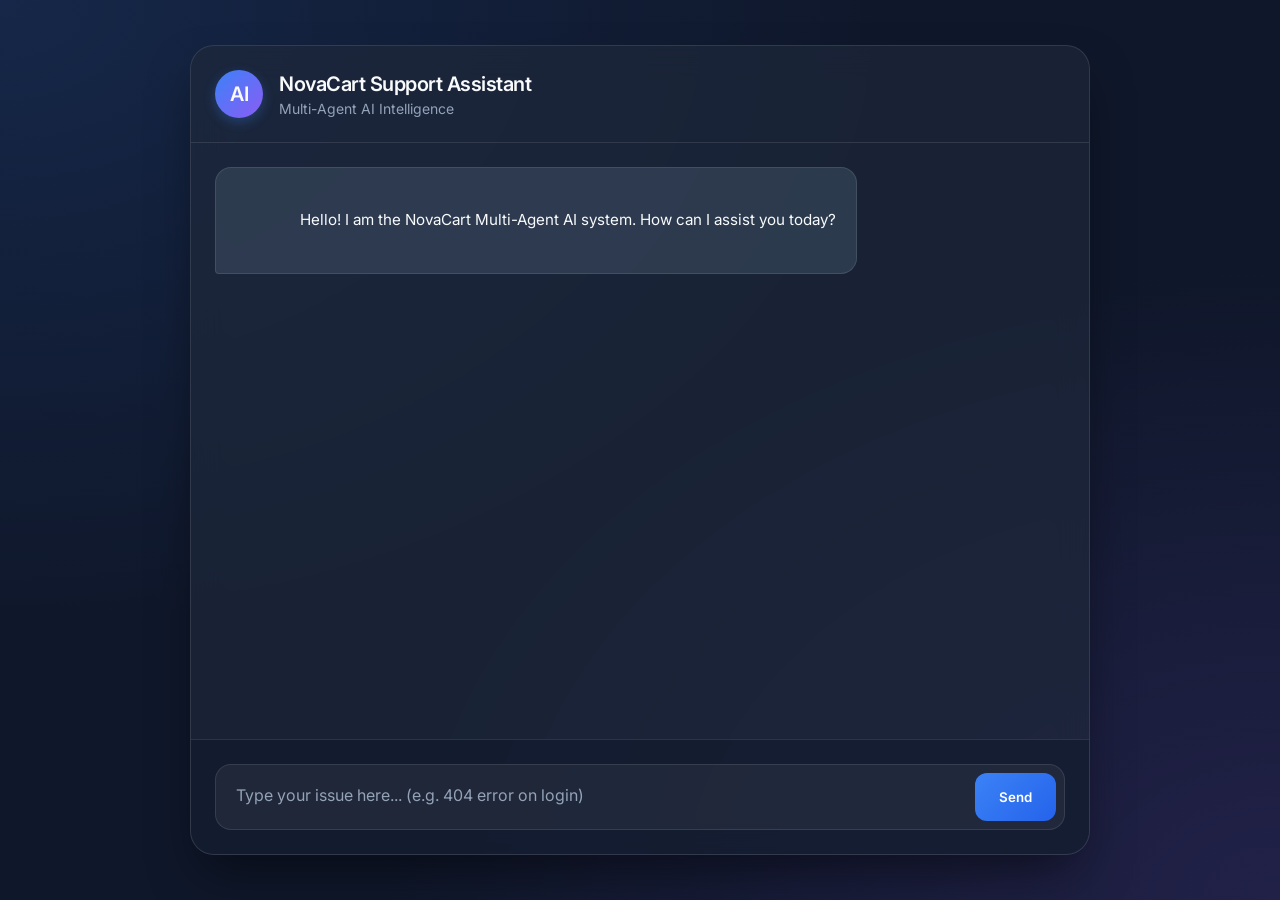
==== frontend/index.html @ 2b113eb2 "feat: ai agents set up, basic chat ui created" ====
<!DOCTYPE html>
<html lang="en">
<head>
    <meta charset="UTF-8">
    <meta name="viewport" content="width=device-width, initial-scale=1.0">
    <title>NovaCart AI Support</title>
    <link href="https://fonts.googleapis.com/css2?family=Inter:wght@300;400;500;600&display=swap" rel="stylesheet">
    <style>
        :root {
            --bg-color: #0f172a;
            --chat-bg: rgba(30, 41, 59, 0.7);
            --user-msg: #3b82f6;
            --ai-msg: rgba(51, 65, 85, 0.8);
            --text-main: #f8fafc;
            --text-muted: #94a3b8;
            --border-color: rgba(255, 255, 255, 0.1);
        }
        
        * {
            box-sizing: border-box;
            margin: 0;
            padding: 0;
            font-family: 'Inter', sans-serif;
        }

        body {
            background-color: var(--bg-color);
            background-image: 
                radial-gradient(at 0% 0%, rgba(59, 130, 246, 0.15) 0px, transparent 50%),
                radial-gradient(at 100% 100%, rgba(139, 92, 246, 0.15) 0px, transparent 50%);
            color: var(--text-main);
            height: 100vh;
            display: flex;
            justify-content: center;
            align-items: center;
        }

        .chat-container {
            width: 100%;
            max-width: 900px;
            height: 90vh;
            background: var(--chat-bg);
            backdrop-filter: blur(16px);
            -webkit-backdrop-filter: blur(16px);
            border: 1px solid var(--border-color);
            border-radius: 24px;
            display: flex;
            flex-direction: column;
            overflow: hidden;
            box-shadow: 0 25px 50px -12px rgba(0, 0, 0, 0.5);
        }

        .chat-header {
            padding: 24px;
            border-bottom: 1px solid var(--border-color);
            display: flex;
            align-items: center;
            gap: 16px;
        }

        .avatar {
            width: 48px;
            height: 48px;
            background: linear-gradient(135deg, #3b82f6, #8b5cf6);
            border-radius: 50%;
            display: flex;
            align-items: center;
            justify-content: center;
            font-weight: 600;
            font-size: 20px;
            box-shadow: 0 4px 12px rgba(59, 130, 246, 0.3);
        }

        .header-info h1 {
            font-size: 1.25rem;
            font-weight: 600;
            letter-spacing: -0.025em;
        }

        .header-info p {
            font-size: 0.875rem;
            color: var(--text-muted);
            margin-top: 4px;
        }

        .chat-messages {
            flex: 1;
            padding: 24px;
            overflow-y: auto;
            display: flex;
            flex-direction: column;
            gap: 20px;
            scroll-behavior: smooth;
        }

        /* Scrollbar Styling */
        .chat-messages::-webkit-scrollbar {
            width: 8px;
        }
        .chat-messages::-webkit-scrollbar-track {
            background: transparent;
        }
        .chat-messages::-webkit-scrollbar-thumb {
            background: rgba(255, 255, 255, 0.1);
            border-radius: 4px;
        }

        .message {
            max-width: 80%;
            padding: 16px 20px;
            border-radius: 16px;
            font-size: 0.95rem;
            line-height: 1.6;
            animation: slideIn 0.3s cubic-bezier(0.2, 0.8, 0.2, 1);
            white-space: pre-wrap;
        }

        @keyframes slideIn {
            from { opacity: 0; transform: translateY(10px); }
            to { opacity: 1; transform: translateY(0); }
        }

        .user-message {
            align-self: flex-end;
            background: var(--user-msg);
            border-bottom-right-radius: 4px;
            box-shadow: 0 4px 12px rgba(59, 130, 246, 0.2);
        }

        .ai-message {
            align-self: flex-start;
            background: var(--ai-msg);
            border: 1px solid var(--border-color);
            border-bottom-left-radius: 4px;
        }

        .input-area {
            padding: 24px;
            background: rgba(15, 23, 42, 0.5);
            border-top: 1px solid var(--border-color);
        }

        .input-container {
            display: flex;
            gap: 12px;
            background: rgba(255, 255, 255, 0.05);
            padding: 8px;
            border-radius: 16px;
            border: 1px solid var(--border-color);
            transition: all 0.3s ease;
        }

        .input-container:focus-within {
            background: rgba(255, 255, 255, 0.08);
            border-color: rgba(255, 255, 255, 0.2);
            box-shadow: 0 0 0 2px rgba(59, 130, 246, 0.2);
        }

        textarea {
            flex: 1;
            background: transparent;
            border: none;
            color: var(--text-main);
            font-size: 1rem;
            padding: 12px;
            resize: none;
            height: 48px;
            font-family: inherit;
        }

        textarea:focus {
            outline: none;
        }
        
        textarea::placeholder {
            color: var(--text-muted);
        }

        .send-btn {
            background: linear-gradient(135deg, #3b82f6, #2563eb);
            color: white;
            border: none;
            border-radius: 12px;
            padding: 0 24px;
            font-weight: 600;
            cursor: pointer;
            transition: all 0.2s ease;
            display: flex;
            align-items: center;
            justify-content: center;
        }

        .send-btn:hover {
            transform: translateY(-1px);
            box-shadow: 0 4px 12px rgba(59, 130, 246, 0.4);
        }

        .send-btn:active {
            transform: translateY(1px);
        }

        .send-btn:disabled {
            background: var(--text-muted);
            cursor: not-allowed;
            transform: none;
            box-shadow: none;
        }

        .typing-indicator {
            display: none;
            align-self: flex-start;
            background: var(--ai-msg);
            padding: 16px 20px;
            border-radius: 16px;
            border-bottom-left-radius: 4px;
            border: 1px solid var(--border-color);
            gap: 6px;
            align-items: center;
        }

        .dot {
            width: 8px;
            height: 8px;
            background: var(--text-muted);
            border-radius: 50%;
            animation: bounce 1.4s infinite ease-in-out both;
        }

        .dot:nth-child(1) { animation-delay: -0.32s; }
        .dot:nth-child(2) { animation-delay: -0.16s; }

        @keyframes bounce {
            0%, 80%, 100% { transform: scale(0); }
            40% { transform: scale(1); }
        }
    </style>
</head>
<body>

    <div class="chat-container">
        <header class="chat-header">
            <div class="avatar">AI</div>
            <div class="header-info">
                <h1>NovaCart Support Assistant</h1>
                <p>Multi-Agent AI Intelligence</p>
            </div>
        </header>

        <div class="chat-messages" id="chat-messages">
            <div class="message ai-message">
                Hello! I am the NovaCart Multi-Agent AI system. How can I assist you today?
            </div>
            <!-- Messages go here -->
            <div class="typing-indicator" id="typing-indicator">
                <div class="dot"></div>
                <div class="dot"></div>
                <div class="dot"></div>
            </div>
        </div>

        <div class="input-area">
            <div class="input-container">
                <textarea id="user-input" placeholder="Type your issue here... (e.g. 404 error on login)" onkeydown="handleKeyDown(event)"></textarea>
                <button class="send-btn" id="send-btn" onclick="sendMessage()">Send</button>
            </div>
        </div>
    </div>

    <script>
        const chatMessages = document.getElementById('chat-messages');
        const userInput = document.getElementById('user-input');
        const sendBtn = document.getElementById('send-btn');
        const typingIndicator = document.getElementById('typing-indicator');

        function handleKeyDown(event) {
            if (event.key === 'Enter' && !event.shiftKey) {
                event.preventDefault();
                sendMessage();
            }
        }

        function appendMessage(text, sender) {
            const msgDiv = document.createElement('div');
            msgDiv.className = `message ${sender}-message`;
            msgDiv.textContent = text;
            // Insert before typing indicator
            chatMessages.insertBefore(msgDiv, typingIndicator);
            scrollToBottom();
        }

        function scrollToBottom() {
            chatMessages.scrollTop = chatMessages.scrollHeight;
        }

        async function sendMessage() {
            const query = userInput.value.trim();
            if (!query) return;

            // 1. Add user message to UI
            appendMessage(query, 'user');
            userInput.value = '';
            
            // 2. Show typing and disable button
            typingIndicator.style.display = 'flex';
            sendBtn.disabled = true;
            scrollToBottom();

            // 3. Send Request
            try {
                const response = await fetch('/agent/chat', {
                    method: 'POST',
                    headers: { 'Content-Type': 'application/json' },
                    body: JSON.stringify({ query: query })
                });
                
                if (!response.ok) {
                    throw new Error('Network response was not ok');
                }
                
                const data = await response.json();
                
                // Hide typing
                typingIndicator.style.display = 'none';
                
                // Show AI Response
                appendMessage(data.response, 'ai');
                
            } catch (error) {
                typingIndicator.style.display = 'none';
                appendMessage("Sorry, I encountered a system error while processing your request.", 'ai');
                console.error('Error:', error);
            } finally {
                sendBtn.disabled = false;
                userInput.focus();
            }
        }
    </script>
</body>
</html>
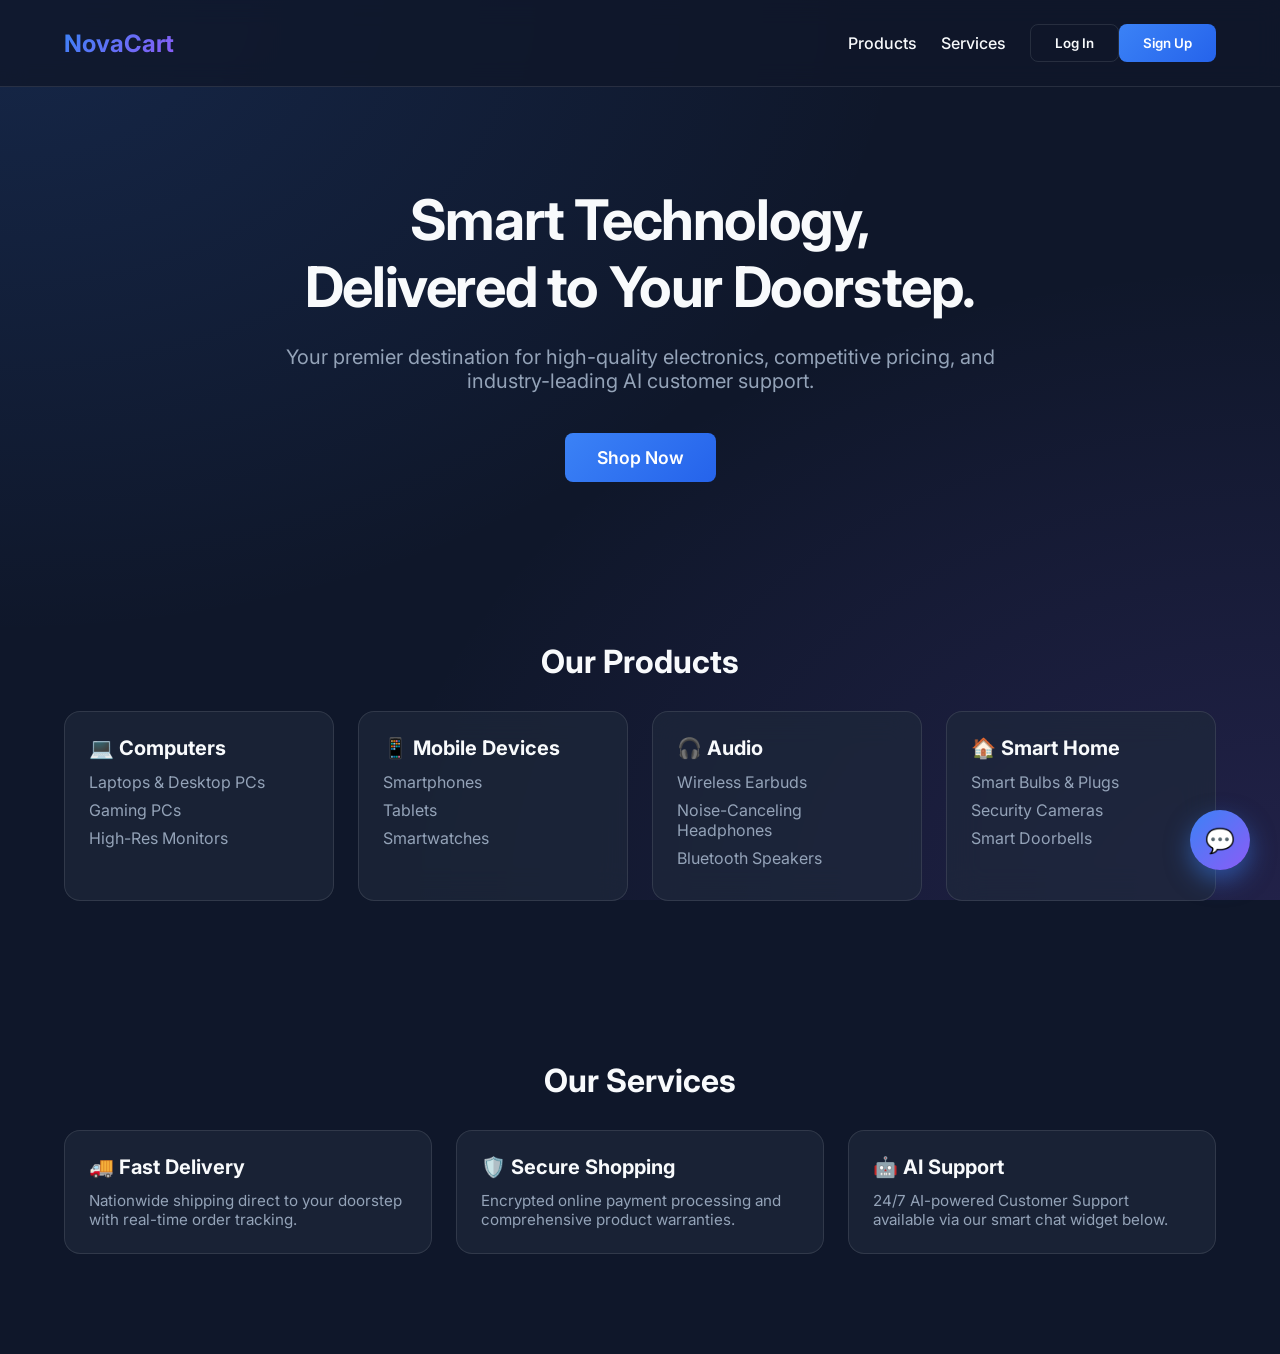
==== commit 88ed0123: "feat: Analytics System (Backend) added" ====
--- a/frontend/index.html
+++ b/frontend/index.html
@@ -3,337 +3,483 @@
 <head>
     <meta charset="UTF-8">
     <meta name="viewport" content="width=device-width, initial-scale=1.0">
-    <title>NovaCart AI Support</title>
-    <link href="https://fonts.googleapis.com/css2?family=Inter:wght@300;400;500;600&display=swap" rel="stylesheet">
+    <title>NovaCart Electronics</title>
+    <link href="https://fonts.googleapis.com/css2?family=Inter:wght@300;400;500;600;700&display=swap" rel="stylesheet">
     <style>
         :root {
             --bg-color: #0f172a;
-            --chat-bg: rgba(30, 41, 59, 0.7);
-            --user-msg: #3b82f6;
-            --ai-msg: rgba(51, 65, 85, 0.8);
+            --surface-color: rgba(30, 41, 59, 0.7);
+            --primary: #3b82f6;
+            --primary-hover: #2563eb;
+            --secondary: #8b5cf6;
             --text-main: #f8fafc;
             --text-muted: #94a3b8;
             --border-color: rgba(255, 255, 255, 0.1);
+            --danger: #ef4444;
         }
         
-        * {
-            box-sizing: border-box;
-            margin: 0;
-            padding: 0;
-            font-family: 'Inter', sans-serif;
-        }
-
+        * { box-sizing: border-box; margin: 0; padding: 0; font-family: 'Inter', sans-serif; }
+        
         body {
             background-color: var(--bg-color);
             background-image: 
                 radial-gradient(at 0% 0%, rgba(59, 130, 246, 0.15) 0px, transparent 50%),
                 radial-gradient(at 100% 100%, rgba(139, 92, 246, 0.15) 0px, transparent 50%);
+            background-attachment: fixed;
             color: var(--text-main);
-            height: 100vh;
+            min-height: 100vh;
+        }
+
+        /* Navbar */
+        nav {
             display: flex;
-            justify-content: center;
+            justify-content: space-between;
             align-items: center;
-        }
-
-        .chat-container {
-            width: 100%;
-            max-width: 900px;
-            height: 90vh;
-            background: var(--chat-bg);
-            backdrop-filter: blur(16px);
-            -webkit-backdrop-filter: blur(16px);
-            border: 1px solid var(--border-color);
-            border-radius: 24px;
-            display: flex;
-            flex-direction: column;
-            overflow: hidden;
-            box-shadow: 0 25px 50px -12px rgba(0, 0, 0, 0.5);
-        }
-
-        .chat-header {
-            padding: 24px;
+            padding: 24px 5%;
+            background: rgba(15, 23, 42, 0.8);
+            backdrop-filter: blur(12px);
             border-bottom: 1px solid var(--border-color);
-            display: flex;
-            align-items: center;
-            gap: 16px;
-        }
-
-        .avatar {
-            width: 48px;
-            height: 48px;
-            background: linear-gradient(135deg, #3b82f6, #8b5cf6);
-            border-radius: 50%;
-            display: flex;
-            align-items: center;
-            justify-content: center;
-            font-weight: 600;
-            font-size: 20px;
-            box-shadow: 0 4px 12px rgba(59, 130, 246, 0.3);
-        }
-
-        .header-info h1 {
-            font-size: 1.25rem;
-            font-weight: 600;
-            letter-spacing: -0.025em;
-        }
-
-        .header-info p {
-            font-size: 0.875rem;
-            color: var(--text-muted);
-            margin-top: 4px;
-        }
-
-        .chat-messages {
-            flex: 1;
-            padding: 24px;
-            overflow-y: auto;
-            display: flex;
-            flex-direction: column;
-            gap: 20px;
-            scroll-behavior: smooth;
-        }
-
-        /* Scrollbar Styling */
-        .chat-messages::-webkit-scrollbar {
-            width: 8px;
-        }
-        .chat-messages::-webkit-scrollbar-track {
-            background: transparent;
-        }
-        .chat-messages::-webkit-scrollbar-thumb {
-            background: rgba(255, 255, 255, 0.1);
-            border-radius: 4px;
-        }
-
-        .message {
-            max-width: 80%;
-            padding: 16px 20px;
-            border-radius: 16px;
-            font-size: 0.95rem;
-            line-height: 1.6;
-            animation: slideIn 0.3s cubic-bezier(0.2, 0.8, 0.2, 1);
-            white-space: pre-wrap;
-        }
-
-        @keyframes slideIn {
-            from { opacity: 0; transform: translateY(10px); }
-            to { opacity: 1; transform: translateY(0); }
-        }
-
-        .user-message {
-            align-self: flex-end;
-            background: var(--user-msg);
-            border-bottom-right-radius: 4px;
-            box-shadow: 0 4px 12px rgba(59, 130, 246, 0.2);
-        }
-
-        .ai-message {
-            align-self: flex-start;
-            background: var(--ai-msg);
-            border: 1px solid var(--border-color);
-            border-bottom-left-radius: 4px;
-        }
-
-        .input-area {
-            padding: 24px;
-            background: rgba(15, 23, 42, 0.5);
-            border-top: 1px solid var(--border-color);
-        }
-
-        .input-container {
-            display: flex;
-            gap: 12px;
-            background: rgba(255, 255, 255, 0.05);
-            padding: 8px;
-            border-radius: 16px;
-            border: 1px solid var(--border-color);
-            transition: all 0.3s ease;
-        }
-
-        .input-container:focus-within {
-            background: rgba(255, 255, 255, 0.08);
-            border-color: rgba(255, 255, 255, 0.2);
-            box-shadow: 0 0 0 2px rgba(59, 130, 246, 0.2);
-        }
-
-        textarea {
-            flex: 1;
-            background: transparent;
-            border: none;
-            color: var(--text-main);
-            font-size: 1rem;
-            padding: 12px;
-            resize: none;
-            height: 48px;
-            font-family: inherit;
-        }
-
-        textarea:focus {
-            outline: none;
-        }
+            position: sticky;
+            top: 0;
+            z-index: 100;
+        }
+        .logo { font-size: 1.5rem; font-weight: 700; background: linear-gradient(135deg, #3b82f6, #8b5cf6); -webkit-background-clip: text; -webkit-text-fill-color: transparent; }
+        .nav-links { display: flex; gap: 24px; align-items: center; }
+        .nav-links a { color: var(--text-main); text-decoration: none; font-weight: 500; transition: color 0.2s; cursor: pointer; }
+        .nav-links a:hover { color: var(--primary); }
+        .btn-primary { background: linear-gradient(135deg, #3b82f6, #2563eb); color: white; border: none; padding: 10px 24px; border-radius: 8px; font-weight: 600; cursor: pointer; transition: transform 0.2s, box-shadow 0.2s; }
+        .btn-primary:hover { transform: translateY(-1px); box-shadow: 0 4px 12px rgba(59, 130, 246, 0.4); }
+        .btn-outline { background: transparent; color: var(--text-main); border: 1px solid var(--border-color); padding: 10px 24px; border-radius: 8px; font-weight: 600; cursor: pointer; transition: background 0.2s; }
+        .btn-outline:hover { background: rgba(255, 255, 255, 0.1); }
+
+        /* Hero Section */
+        .hero { padding: 100px 5%; text-align: center; max-width: 900px; margin: 0 auto; }
+        .hero h1 { font-size: 3.5rem; font-weight: 700; margin-bottom: 24px; line-height: 1.2; letter-spacing: -0.025em; }
+        .hero p { font-size: 1.25rem; color: var(--text-muted); margin-bottom: 40px; }
+
+        /* Grid Sections */
+        .section-title { text-align: center; font-size: 2rem; margin: 60px 0 30px; }
+        .grid { display: grid; grid-template-columns: repeat(auto-fit, minmax(250px, 1fr)); gap: 24px; padding: 0 5% 100px; }
+        .card { background: var(--surface-color); border: 1px solid var(--border-color); border-radius: 16px; padding: 24px; backdrop-filter: blur(16px); transition: transform 0.2s; }
+        .card:hover { transform: translateY(-5px); border-color: rgba(255, 255, 255, 0.2); }
+        .card h3 { font-size: 1.25rem; margin-bottom: 12px; display: flex; align-items: center; gap: 8px; }
+        .card ul { list-style: none; color: var(--text-muted); }
+        .card li { margin-bottom: 8px; }
+
+        /* Auth Modal */
+        .modal-overlay { display: none; position: fixed; top: 0; left: 0; width: 100%; height: 100%; background: rgba(0,0,0,0.6); backdrop-filter: blur(4px); z-index: 1000; justify-content: center; align-items: center; }
+        .modal { background: var(--bg-color); border: 1px solid var(--border-color); border-radius: 16px; padding: 32px; width: 100%; max-width: 400px; box-shadow: 0 25px 50px -12px rgba(0, 0, 0, 0.5); }
+        .modal-header { display: flex; justify-content: space-between; align-items: center; margin-bottom: 24px; }
+        .modal-header h2 { font-size: 1.5rem; }
+        .close-btn { background: transparent; border: none; color: var(--text-muted); font-size: 1.5rem; cursor: pointer; }
+        .auth-tabs { display: flex; gap: 16px; margin-bottom: 24px; border-bottom: 1px solid var(--border-color); padding-bottom: 12px; }
+        .auth-tab { background: transparent; border: none; color: var(--text-muted); font-weight: 600; cursor: pointer; font-size: 1rem; }
+        .auth-tab.active { color: var(--primary); }
+        .form-group { margin-bottom: 16px; }
+        .form-group label { display: block; margin-bottom: 8px; color: var(--text-muted); font-size: 0.875rem; }
+        .form-group input { width: 100%; background: rgba(255,255,255,0.05); border: 1px solid var(--border-color); color: white; padding: 12px; border-radius: 8px; font-size: 1rem; }
+        .form-group input:focus { outline: none; border-color: var(--primary); }
+        .auth-error { color: var(--danger); font-size: 0.875rem; margin-bottom: 16px; display: none; }
+
+        /* Chat Widget */
+        .chat-widget-btn { position: fixed; bottom: 30px; right: 30px; width: 60px; height: 60px; background: linear-gradient(135deg, #3b82f6, #8b5cf6); border-radius: 50%; display: flex; align-items: center; justify-content: center; font-size: 24px; cursor: pointer; box-shadow: 0 10px 25px rgba(59, 130, 246, 0.5); z-index: 900; transition: transform 0.2s; border: none; color: white; }
+        .chat-widget-btn:hover { transform: scale(1.05); }
         
-        textarea::placeholder {
-            color: var(--text-muted);
-        }
-
-        .send-btn {
-            background: linear-gradient(135deg, #3b82f6, #2563eb);
-            color: white;
-            border: none;
-            border-radius: 12px;
-            padding: 0 24px;
-            font-weight: 600;
-            cursor: pointer;
-            transition: all 0.2s ease;
-            display: flex;
-            align-items: center;
-            justify-content: center;
-        }
-
-        .send-btn:hover {
-            transform: translateY(-1px);
-            box-shadow: 0 4px 12px rgba(59, 130, 246, 0.4);
-        }
-
-        .send-btn:active {
-            transform: translateY(1px);
-        }
-
-        .send-btn:disabled {
-            background: var(--text-muted);
-            cursor: not-allowed;
-            transform: none;
-            box-shadow: none;
-        }
-
-        .typing-indicator {
-            display: none;
-            align-self: flex-start;
-            background: var(--ai-msg);
-            padding: 16px 20px;
-            border-radius: 16px;
-            border-bottom-left-radius: 4px;
-            border: 1px solid var(--border-color);
-            gap: 6px;
-            align-items: center;
-        }
-
-        .dot {
-            width: 8px;
-            height: 8px;
-            background: var(--text-muted);
-            border-radius: 50%;
-            animation: bounce 1.4s infinite ease-in-out both;
-        }
-
+        .chat-window { display: none; position: fixed; bottom: 100px; right: 30px; width: 380px; height: 600px; max-height: 80vh; background: var(--surface-color); backdrop-filter: blur(20px); border: 1px solid var(--border-color); border-radius: 20px; flex-direction: column; overflow: hidden; box-shadow: 0 25px 50px -12px rgba(0, 0, 0, 0.5); z-index: 900; }
+        .chat-header { padding: 16px 20px; border-bottom: 1px solid var(--border-color); display: flex; justify-content: space-between; align-items: center; background: rgba(15, 23, 42, 0.8); }
+        .chat-header h3 { font-size: 1rem; font-weight: 600; }
+        .chat-messages { flex: 1; padding: 20px; overflow-y: auto; display: flex; flex-direction: column; gap: 16px; }
+        .message { max-width: 85%; padding: 12px 16px; border-radius: 16px; font-size: 0.9rem; line-height: 1.5; white-space: pre-wrap; word-wrap: break-word; word-break: break-word; animation: slideIn 0.3s ease; }
+        .user-message { align-self: flex-end; background: var(--primary); border-bottom-right-radius: 4px; }
+        .ai-message { align-self: flex-start; background: var(--bg-color); border: 1px solid var(--border-color); border-bottom-left-radius: 4px; }
+        .chat-input-area { padding: 16px; border-top: 1px solid var(--border-color); background: rgba(15, 23, 42, 0.5); display: flex; gap: 8px; }
+        .chat-input-area input { flex: 1; background: rgba(255,255,255,0.05); border: 1px solid var(--border-color); color: white; padding: 10px 16px; border-radius: 20px; font-size: 0.9rem; }
+        .chat-input-area input:focus { outline: none; border-color: var(--primary); }
+        .chat-input-area button { background: var(--primary); color: white; border: none; width: 40px; height: 40px; border-radius: 50%; cursor: pointer; display: flex; align-items: center; justify-content: center; }
+
+        .feedback-btns { display: flex; gap: 8px; margin-top: 8px; opacity: 0; transition: opacity 0.3s ease; }
+        .message:hover .feedback-btns { opacity: 1; }
+        .feedback-btn { background: rgba(255, 255, 255, 0.1); border: none; border-radius: 4px; padding: 4px 8px; cursor: pointer; color: var(--text-muted); font-size: 0.8rem; transition: background 0.2s, color 0.2s; }
+        .feedback-btn:hover { background: rgba(255, 255, 255, 0.2); color: white; }
+        .feedback-btn.active-up { background: rgba(34, 197, 94, 0.2); color: #4ade80; }
+        .feedback-btn.active-down { background: rgba(239, 68, 68, 0.2); color: #f87171; }
+
+        @keyframes slideIn { from { opacity: 0; transform: translateY(10px); } to { opacity: 1; transform: translateY(0); } }
+
+        /* Typing indicator */
+        .typing-indicator { display: none; align-self: flex-start; background: var(--bg-color); padding: 12px 16px; border-radius: 16px; border-bottom-left-radius: 4px; border: 1px solid var(--border-color); gap: 6px; align-items: center; }
+        .dot { width: 6px; height: 6px; background: var(--text-muted); border-radius: 50%; animation: bounce 1.4s infinite ease-in-out both; }
         .dot:nth-child(1) { animation-delay: -0.32s; }
         .dot:nth-child(2) { animation-delay: -0.16s; }
-
-        @keyframes bounce {
-            0%, 80%, 100% { transform: scale(0); }
-            40% { transform: scale(1); }
-        }
+        @keyframes bounce { 0%, 80%, 100% { transform: scale(0); } 40% { transform: scale(1); } }
     </style>
 </head>
 <body>
 
-    <div class="chat-container">
-        <header class="chat-header">
-            <div class="avatar">AI</div>
-            <div class="header-info">
-                <h1>NovaCart Support Assistant</h1>
-                <p>Multi-Agent AI Intelligence</p>
-            </div>
-        </header>
-
+    <!-- Navbar -->
+    <nav>
+        <div class="logo">NovaCart</div>
+        <div class="nav-links">
+            <a href="#products">Products</a>
+            <a href="#services">Services</a>
+            <div id="auth-buttons">
+                <button class="btn-outline" onclick="openAuthModal('login')">Log In</button>
+                <button class="btn-primary" onclick="openAuthModal('signup')">Sign Up</button>
+            </div>
+            <div id="user-menu" style="display: none; align-items: center; gap: 16px;">
+                <span id="user-email" style="color: var(--text-muted); font-size: 0.9rem;"></span>
+                <button class="btn-outline" onclick="logout()">Log Out</button>
+            </div>
+        </div>
+    </nav>
+
+    <!-- Hero -->
+    <section class="hero">
+        <h1>Smart Technology,<br>Delivered to Your Doorstep.</h1>
+        <p>Your premier destination for high-quality electronics, competitive pricing, and industry-leading AI customer support.</p>
+        <button class="btn-primary" style="font-size: 1.1rem; padding: 14px 32px;" onclick="document.getElementById('products').scrollIntoView({behavior:'smooth'})">Shop Now</button>
+    </section>
+
+    <h2 class="section-title" id="products">Our Products</h2>
+    <section class="grid">
+        <div class="card">
+            <h3>💻 Computers</h3>
+            <ul>
+                <li>Laptops & Desktop PCs</li>
+                <li>Gaming PCs</li>
+                <li>High-Res Monitors</li>
+            </ul>
+        </div>
+        <div class="card">
+            <h3>📱 Mobile Devices</h3>
+            <ul>
+                <li>Smartphones</li>
+                <li>Tablets</li>
+                <li>Smartwatches</li>
+            </ul>
+        </div>
+        <div class="card">
+            <h3>🎧 Audio</h3>
+            <ul>
+                <li>Wireless Earbuds</li>
+                <li>Noise-Canceling Headphones</li>
+                <li>Bluetooth Speakers</li>
+            </ul>
+        </div>
+        <div class="card">
+            <h3>🏠 Smart Home</h3>
+            <ul>
+                <li>Smart Bulbs & Plugs</li>
+                <li>Security Cameras</li>
+                <li>Smart Doorbells</li>
+            </ul>
+        </div>
+    </section>
+
+    <h2 class="section-title" id="services">Our Services</h2>
+    <section class="grid">
+        <div class="card">
+            <h3>🚚 Fast Delivery</h3>
+            <p style="color: var(--text-muted); font-size: 0.95rem;">Nationwide shipping direct to your doorstep with real-time order tracking.</p>
+        </div>
+        <div class="card">
+            <h3>🛡️ Secure Shopping</h3>
+            <p style="color: var(--text-muted); font-size: 0.95rem;">Encrypted online payment processing and comprehensive product warranties.</p>
+        </div>
+        <div class="card">
+            <h3>🤖 AI Support</h3>
+            <p style="color: var(--text-muted); font-size: 0.95rem;">24/7 AI-powered Customer Support available via our smart chat widget below.</p>
+        </div>
+    </section>
+
+    <!-- Auth Modal -->
+    <div class="modal-overlay" id="auth-modal">
+        <div class="modal">
+            <div class="modal-header">
+                <h2>Welcome</h2>
+                <button class="close-btn" onclick="closeAuthModal()">&times;</button>
+            </div>
+            <div class="auth-tabs">
+                <button class="auth-tab active" id="tab-login" onclick="switchAuthTab('login')">Log In</button>
+                <button class="auth-tab" id="tab-signup" onclick="switchAuthTab('signup')">Sign Up</button>
+            </div>
+            <div class="auth-error" id="auth-error"></div>
+            <form id="auth-form" onsubmit="handleAuth(event)">
+                <div class="form-group">
+                    <label>Email</label>
+                    <input type="email" id="email" required placeholder="you@example.com">
+                </div>
+                <div class="form-group">
+                    <label>Password</label>
+                    <input type="password" id="password" required placeholder="••••••••">
+                </div>
+                <button type="submit" class="btn-primary" style="width: 100%; margin-top: 8px;" id="auth-submit-btn">Log In</button>
+            </form>
+        </div>
+    </div>
+
+    <!-- Chat Widget -->
+    <button class="chat-widget-btn" onclick="toggleChat()">💬</button>
+    
+    <div class="chat-window" id="chat-window">
+        <div class="chat-header">
+            <h3>NovaCart AI Support</h3>
+            <button class="close-btn" onclick="toggleChat()" style="font-size: 1.2rem;">&times;</button>
+        </div>
         <div class="chat-messages" id="chat-messages">
             <div class="message ai-message">
                 Hello! I am the NovaCart Multi-Agent AI system. How can I assist you today?
             </div>
-            <!-- Messages go here -->
             <div class="typing-indicator" id="typing-indicator">
-                <div class="dot"></div>
-                <div class="dot"></div>
-                <div class="dot"></div>
-            </div>
-        </div>
-
-        <div class="input-area">
-            <div class="input-container">
-                <textarea id="user-input" placeholder="Type your issue here... (e.g. 404 error on login)" onkeydown="handleKeyDown(event)"></textarea>
-                <button class="send-btn" id="send-btn" onclick="sendMessage()">Send</button>
-            </div>
+                <div class="dot"></div><div class="dot"></div><div class="dot"></div>
+            </div>
+        </div>
+        <div class="chat-input-area">
+            <input type="text" id="chat-input" placeholder="Type your issue..." onkeydown="handleChatKey(event)">
+            <button onclick="sendChatMessage()">➤</button>
         </div>
     </div>
 
     <script>
+        // --- Auth Logic ---
+        let currentAuthMode = 'login';
+        
+        function checkLoginState() {
+            const token = localStorage.getItem('access_token');
+            const email = localStorage.getItem('user_email');
+            
+            if (token && email) {
+                document.getElementById('auth-buttons').style.display = 'none';
+                document.getElementById('user-menu').style.display = 'flex';
+                document.getElementById('user-email').textContent = email;
+            } else {
+                document.getElementById('auth-buttons').style.display = 'flex';
+                document.getElementById('user-menu').style.display = 'none';
+                document.getElementById('chat-window').style.display = 'none';
+            }
+        }
+
+        function openAuthModal(mode) {
+            document.getElementById('auth-modal').style.display = 'flex';
+            switchAuthTab(mode);
+        }
+
+        function closeAuthModal() {
+            document.getElementById('auth-modal').style.display = 'none';
+            document.getElementById('auth-error').style.display = 'none';
+            document.getElementById('auth-form').reset();
+        }
+
+        function switchAuthTab(mode) {
+            currentAuthMode = mode;
+            document.getElementById('tab-login').classList.toggle('active', mode === 'login');
+            document.getElementById('tab-signup').classList.toggle('active', mode === 'signup');
+            document.getElementById('auth-submit-btn').textContent = mode === 'login' ? 'Log In' : 'Sign Up';
+            document.getElementById('auth-error').style.display = 'none';
+        }
+
+        async function handleAuth(event) {
+            event.preventDefault();
+            const email = document.getElementById('email').value;
+            const password = document.getElementById('password').value;
+            const errorDiv = document.getElementById('auth-error');
+            const btn = document.getElementById('auth-submit-btn');
+            
+            errorDiv.style.display = 'none';
+            btn.disabled = true;
+            btn.textContent = 'Please wait...';
+
+            try {
+                let url, options;
+                
+                if (currentAuthMode === 'signup') {
+                    url = '/auth/register';
+                    options = {
+                        method: 'POST',
+                        headers: { 'Content-Type': 'application/json' },
+                        body: JSON.stringify({ email, password })
+                    };
+                } else {
+                    url = '/auth/token';
+                    const formData = new URLSearchParams();
+                    formData.append('username', email);
+                    formData.append('password', password);
+                    options = {
+                        method: 'POST',
+                        headers: { 'Content-Type': 'application/x-www-form-urlencoded' },
+                        body: formData
+                    };
+                }
+
+                const res = await fetch(url, options);
+                const data = await res.json();
+
+                if (!res.ok) {
+                    throw new Error(data.detail || 'Authentication failed');
+                }
+
+                localStorage.setItem('access_token', data.access_token);
+                localStorage.setItem('user_email', email);
+                closeAuthModal();
+                checkLoginState();
+                
+                if(pendingChatOpen) {
+                    toggleChat();
+                    pendingChatOpen = false;
+                }
+
+            } catch (err) {
+                errorDiv.textContent = err.message;
+                errorDiv.style.display = 'block';
+            } finally {
+                btn.disabled = false;
+                btn.textContent = currentAuthMode === 'login' ? 'Log In' : 'Sign Up';
+            }
+        }
+
+        function logout() {
+            localStorage.removeItem('access_token');
+            localStorage.removeItem('user_email');
+            checkLoginState();
+        }
+
+        // --- Chat Logic ---
+        const chatWindow = document.getElementById('chat-window');
         const chatMessages = document.getElementById('chat-messages');
-        const userInput = document.getElementById('user-input');
-        const sendBtn = document.getElementById('send-btn');
+        const chatInput = document.getElementById('chat-input');
         const typingIndicator = document.getElementById('typing-indicator');
-
-        function handleKeyDown(event) {
-            if (event.key === 'Enter' && !event.shiftKey) {
-                event.preventDefault();
-                sendMessage();
-            }
-        }
-
-        function appendMessage(text, sender) {
-            const msgDiv = document.createElement('div');
-            msgDiv.className = `message ${sender}-message`;
-            msgDiv.textContent = text;
-            // Insert before typing indicator
-            chatMessages.insertBefore(msgDiv, typingIndicator);
-            scrollToBottom();
-        }
-
-        function scrollToBottom() {
+        let pendingChatOpen = false;
+
+        function toggleChat() {
+            const token = localStorage.getItem('access_token');
+            if (!token) {
+                pendingChatOpen = true;
+                openAuthModal('login');
+                return;
+            }
+            
+            if (chatWindow.style.display === 'flex') {
+                chatWindow.style.display = 'none';
+            } else {
+                chatWindow.style.display = 'flex';
+                chatInput.focus();
+            }
+        }
+
+        function handleChatKey(event) {
+            if (event.key === 'Enter') {
+                sendChatMessage();
+            }
+        }
+
+        function appendMessage(text, sender, conversationId = null) {
+            const msgContainer = document.createElement('div');
+            msgContainer.className = `message ${sender}-message`;
+            
+            const textDiv = document.createElement('div');
+            textDiv.textContent = text;
+            msgContainer.appendChild(textDiv);
+            
+            if (sender === 'ai' && conversationId) {
+                const btnContainer = document.createElement('div');
+                btnContainer.className = 'feedback-btns';
+                
+                const upBtn = document.createElement('button');
+                upBtn.className = 'feedback-btn';
+                upBtn.textContent = '👍';
+                upBtn.onclick = () => submitFeedback(conversationId, 1, upBtn, btnContainer);
+                
+                const downBtn = document.createElement('button');
+                downBtn.className = 'feedback-btn';
+                downBtn.textContent = '👎';
+                downBtn.onclick = () => submitFeedback(conversationId, -1, downBtn, btnContainer);
+                
+                btnContainer.appendChild(upBtn);
+                btnContainer.appendChild(downBtn);
+                msgContainer.appendChild(btnContainer);
+            }
+            
+            chatMessages.insertBefore(msgContainer, typingIndicator);
             chatMessages.scrollTop = chatMessages.scrollHeight;
         }
 
-        async function sendMessage() {
-            const query = userInput.value.trim();
+        async function submitFeedback(conversationId, score, btnElement, container) {
+            const token = localStorage.getItem('access_token');
+            if (!token) return;
+            
+            try {
+                const res = await fetch('/agent/feedback', {
+                    method: 'POST',
+                    headers: { 
+                        'Content-Type': 'application/json',
+                        'Authorization': `Bearer ${token}`
+                    },
+                    body: JSON.stringify({ conversation_id: conversationId, score: score })
+                });
+                if (res.ok) {
+                    // Update UI
+                    Array.from(container.children).forEach(b => b.className = 'feedback-btn');
+                    if (score === 1) btnElement.classList.add('active-up');
+                    else btnElement.classList.add('active-down');
+                }
+            } catch (err) {
+                console.error("Feedback failed:", err);
+            }
+        }
+
+        async function sendChatMessage() {
+            const query = chatInput.value.trim();
             if (!query) return;
 
-            // 1. Add user message to UI
+            const token = localStorage.getItem('access_token');
+            if (!token) {
+                logout();
+                openAuthModal('login');
+                return;
+            }
+
             appendMessage(query, 'user');
-            userInput.value = '';
-            
-            // 2. Show typing and disable button
+            chatInput.value = '';
+            chatInput.disabled = true;
+            
             typingIndicator.style.display = 'flex';
-            sendBtn.disabled = true;
-            scrollToBottom();
-
-            // 3. Send Request
+            chatMessages.scrollTop = chatMessages.scrollHeight;
+
             try {
                 const response = await fetch('/agent/chat', {
                     method: 'POST',
-                    headers: { 'Content-Type': 'application/json' },
+                    headers: { 
+                        'Content-Type': 'application/json',
+                        'Authorization': `Bearer ${token}`
+                    },
                     body: JSON.stringify({ query: query })
                 });
                 
-                if (!response.ok) {
-                    throw new Error('Network response was not ok');
-                }
+                if (response.status === 401) {
+                    logout();
+                    openAuthModal('login');
+                    throw new Error('Session expired');
+                }
+                
+                if (!response.ok) throw new Error('Network error');
                 
                 const data = await response.json();
-                
-                // Hide typing
                 typingIndicator.style.display = 'none';
-                
-                // Show AI Response
-                appendMessage(data.response, 'ai');
+                appendMessage(data.response, 'ai', data.conversation_id);
                 
             } catch (error) {
                 typingIndicator.style.display = 'none';
-                appendMessage("Sorry, I encountered a system error while processing your request.", 'ai');
-                console.error('Error:', error);
+                if(error.message !== 'Session expired') {
+                    appendMessage("Sorry, I encountered an error processing your request.", 'ai');
+                }
             } finally {
-                sendBtn.disabled = false;
-                userInput.focus();
-            }
-        }
+                chatInput.disabled = false;
+                chatInput.focus();
+            }
+        }
+
+        // Init
+        checkLoginState();
     </script>
 </body>
 </html>
